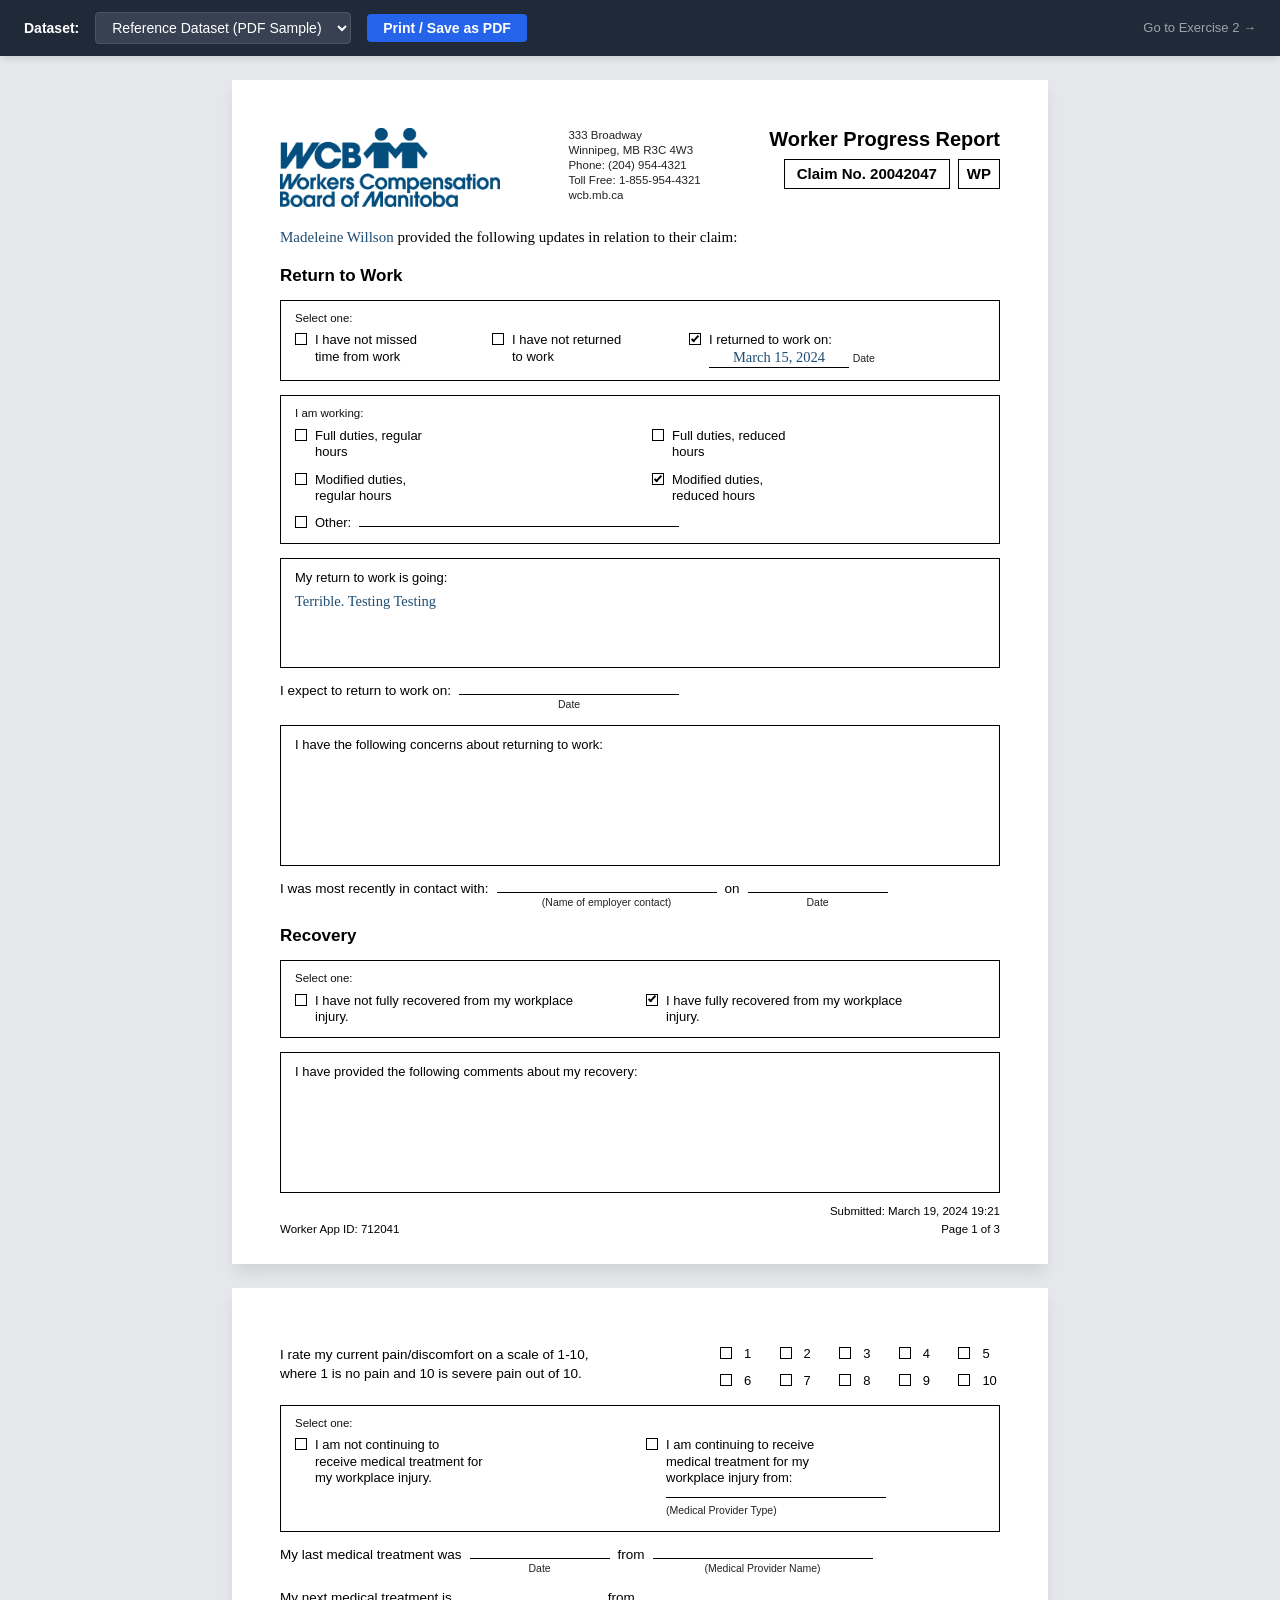
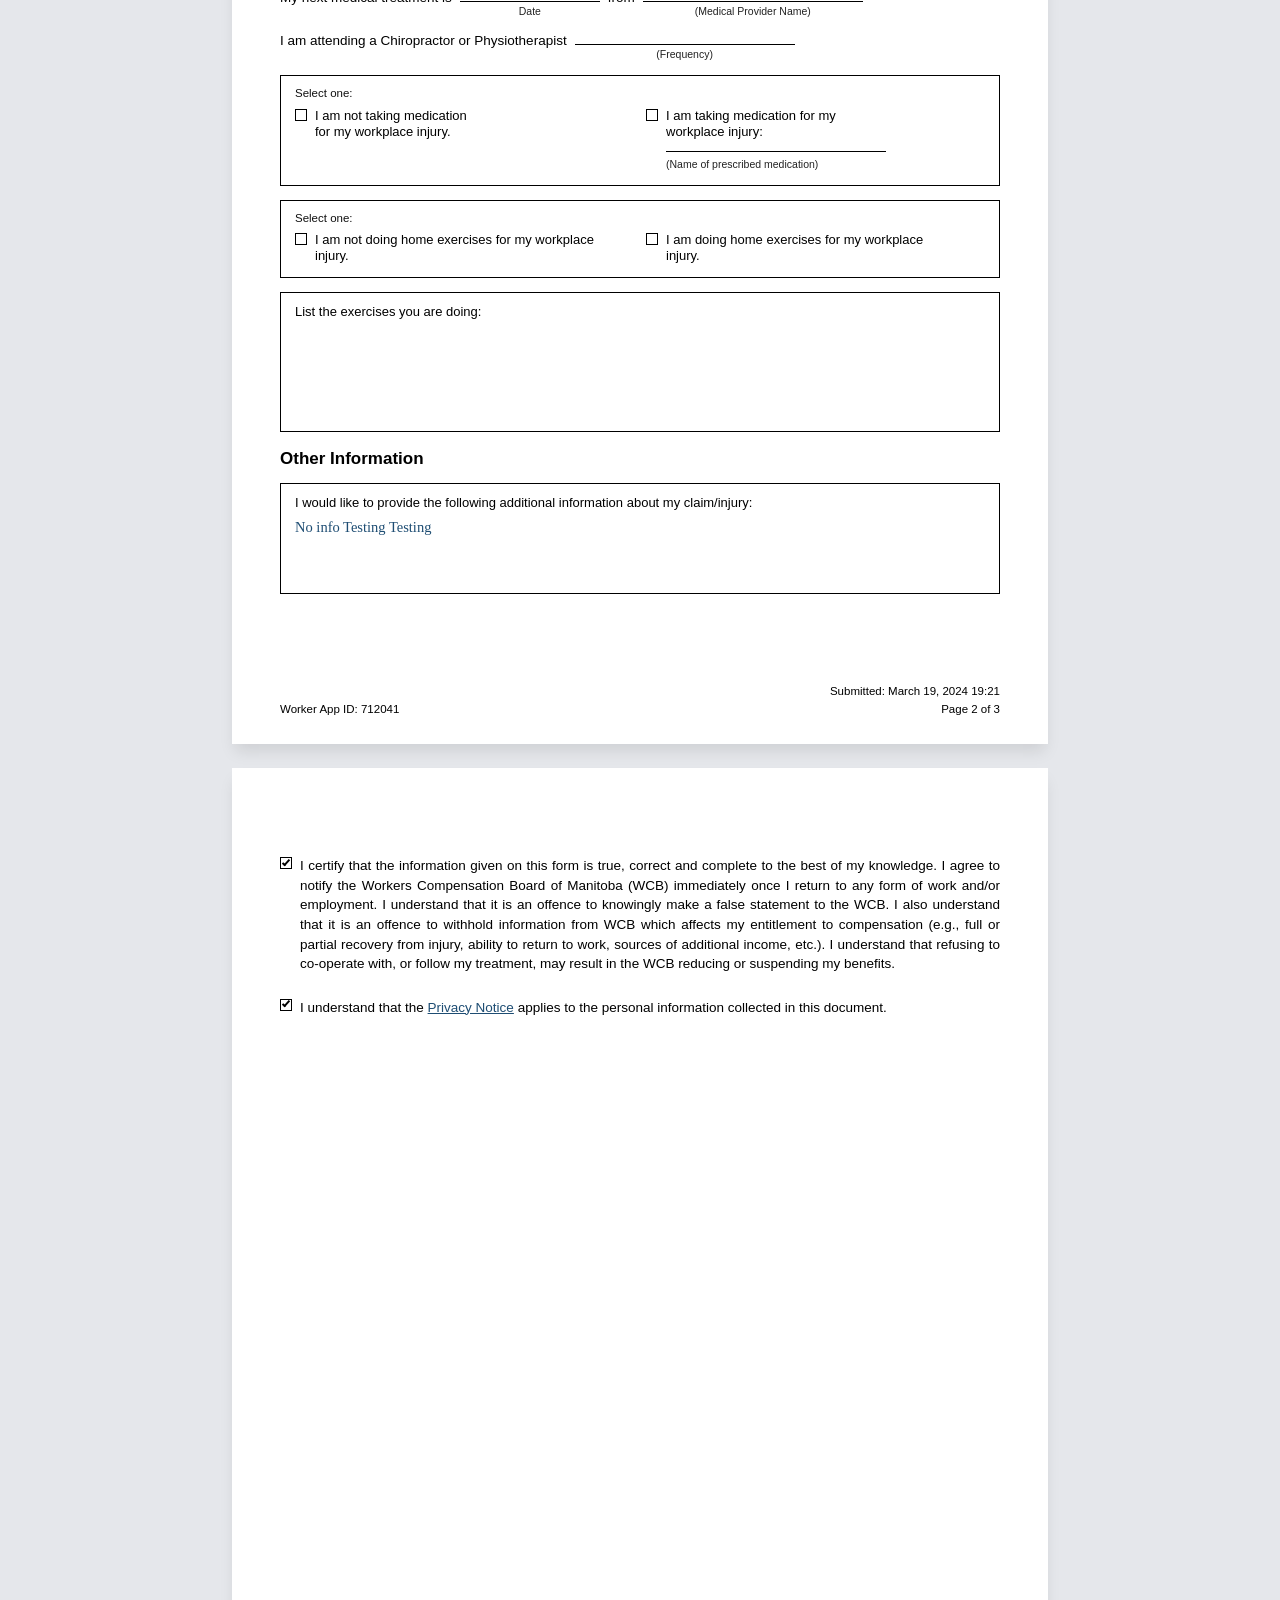
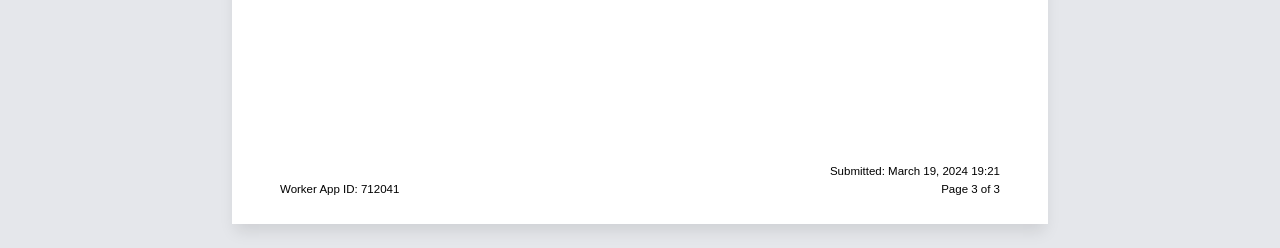
==== exercise-1/index.html @ 65958e10 "Complete WCB document recreation project for Exercise 1 and Exercise 2" ====
<!DOCTYPE html>
<html lang="en">
<head>
  <meta charset="UTF-8">
  <meta name="viewport" content="width=device-width, initial-scale=1.0">
  <title>Exercise 1 — Worker Progress Report</title>
  <link rel="stylesheet" href="style.css">
</head>
<body>

  <!-- Screen Demo Controls (Excluded from print) -->
  <div class="demo-controls no-print">
    <label for="dataset-select">Dataset:</label>
    <select id="dataset-select" onchange="switchDataset(this.value)">
      <option value="reference">Reference Dataset (PDF Sample)</option>
      <option value="minimal">Minimal Dataset</option>
      <option value="large">Large Dataset</option>
    </select>
    <button onclick="printDocument()">Print / Save as PDF</button>
    <a href="../exercise-2/index.html" class="nav-link">Go to Exercise 2 →</a>
  </div>

  <!-- Main Render Target -->
  <div id="document-app"></div>

  <!-- Scripts -->
  <script src="../shared/common.js"></script>
  <script src="data.js"></script>
  <script src="script.js"></script>
</body>
</html>
---- exercise-1/style.css ----
/* Exercise 1 Specific Styles — Worker Progress Report */

@import url('../shared/common.css');

.exercise-container {
  width: 100%;
}

/* Box Sections */
.form-box {
  border: 1px solid var(--border-color);
  padding: 10px 14px 12px 14px;
  margin-bottom: 14px;
  background-color: #ffffff;
  border-radius: 0;
}

.box-label {
  font-size: 11.5px;
  color: #111111;
  margin-bottom: 6px;
}

/* Checkbox Row & Options Layout */
.options-row {
  display: flex;
  flex-wrap: wrap;
  gap: 12px 24px;
  align-items: flex-start;
}

.option-item {
  display: flex;
  align-items: flex-start;
  font-size: 13px;
  line-height: 1.25;
}

.option-item span {
  display: inline-block;
}

/* Grid Layouts inside boxes */
.options-grid-3 {
  display: grid;
  grid-template-columns: 1fr 1fr 1.6fr;
  gap: 12px;
}

.options-grid-2-2 {
  display: grid;
  grid-template-columns: 1fr 1fr;
  gap: 12px 24px;
}

.options-grid-2 {
  display: grid;
  grid-template-columns: 1fr 1fr;
  gap: 12px;
}

/* Underline Fields */
.field-row {
  display: flex;
  align-items: baseline;
  flex-wrap: wrap;
  gap: 8px;
  margin-top: 12px;
  margin-bottom: 14px;
  font-size: 13.5px;
}

.underline-wrapper {
  display: inline-flex;
  flex-direction: column;
  align-items: center;
  vertical-align: bottom;
}

.underline-line {
  border-bottom: 1px solid #000000;
  min-width: 140px;
  text-align: center;
  font-family: var(--font-serif);
  color: var(--wcb-blue);
  font-size: 14.5px;
  padding: 0 8px 1px 8px;
  line-height: 1.2;
}

.underline-line.long {
  min-width: 220px;
}

.underline-line.full {
  width: 100%;
  min-width: 320px;
}

.underline-sublabel {
  font-size: 10.5px;
  color: #222222;
  margin-top: 2px;
  text-align: center;
}

/* Response Box / Text Area Box */
.response-box {
  border: 1px solid var(--border-color);
  padding: 10px 14px;
  margin-bottom: 14px;
  background-color: #ffffff;
  border-radius: 0;
}

.response-box-title {
  font-size: 13px;
  font-weight: 500;
  margin-bottom: 6px;
}

.response-box-content {
  font-family: var(--font-serif);
  color: var(--wcb-blue);
  font-size: 14.5px;
  min-height: 65px;
  word-break: break-word;
}

.response-box-content.large-box {
  min-height: 95px;
}

/* Pain Scale Grid */
.pain-scale-container {
  display: flex;
  align-items: flex-start;
  gap: 16px;
  margin-top: 12px;
  margin-bottom: 16px;
}

.pain-scale-text {
  flex: 1;
  font-size: 13.5px;
  line-height: 1.35;
}

.pain-grid {
  display: grid;
  grid-template-columns: repeat(5, 1fr);
  gap: 10px 18px;
  width: 280px;
}

/* Certification Section */
.certification-block {
  margin-top: 36px;
  display: flex;
  flex-direction: column;
  gap: 24px;
}

.cert-item {
  display: flex;
  align-items: flex-start;
  font-size: 13.5px;
  line-height: 1.45;
  text-align: justify;
}

.privacy-link {
  color: var(--wcb-blue);
  text-decoration: underline;
  cursor: pointer;
}
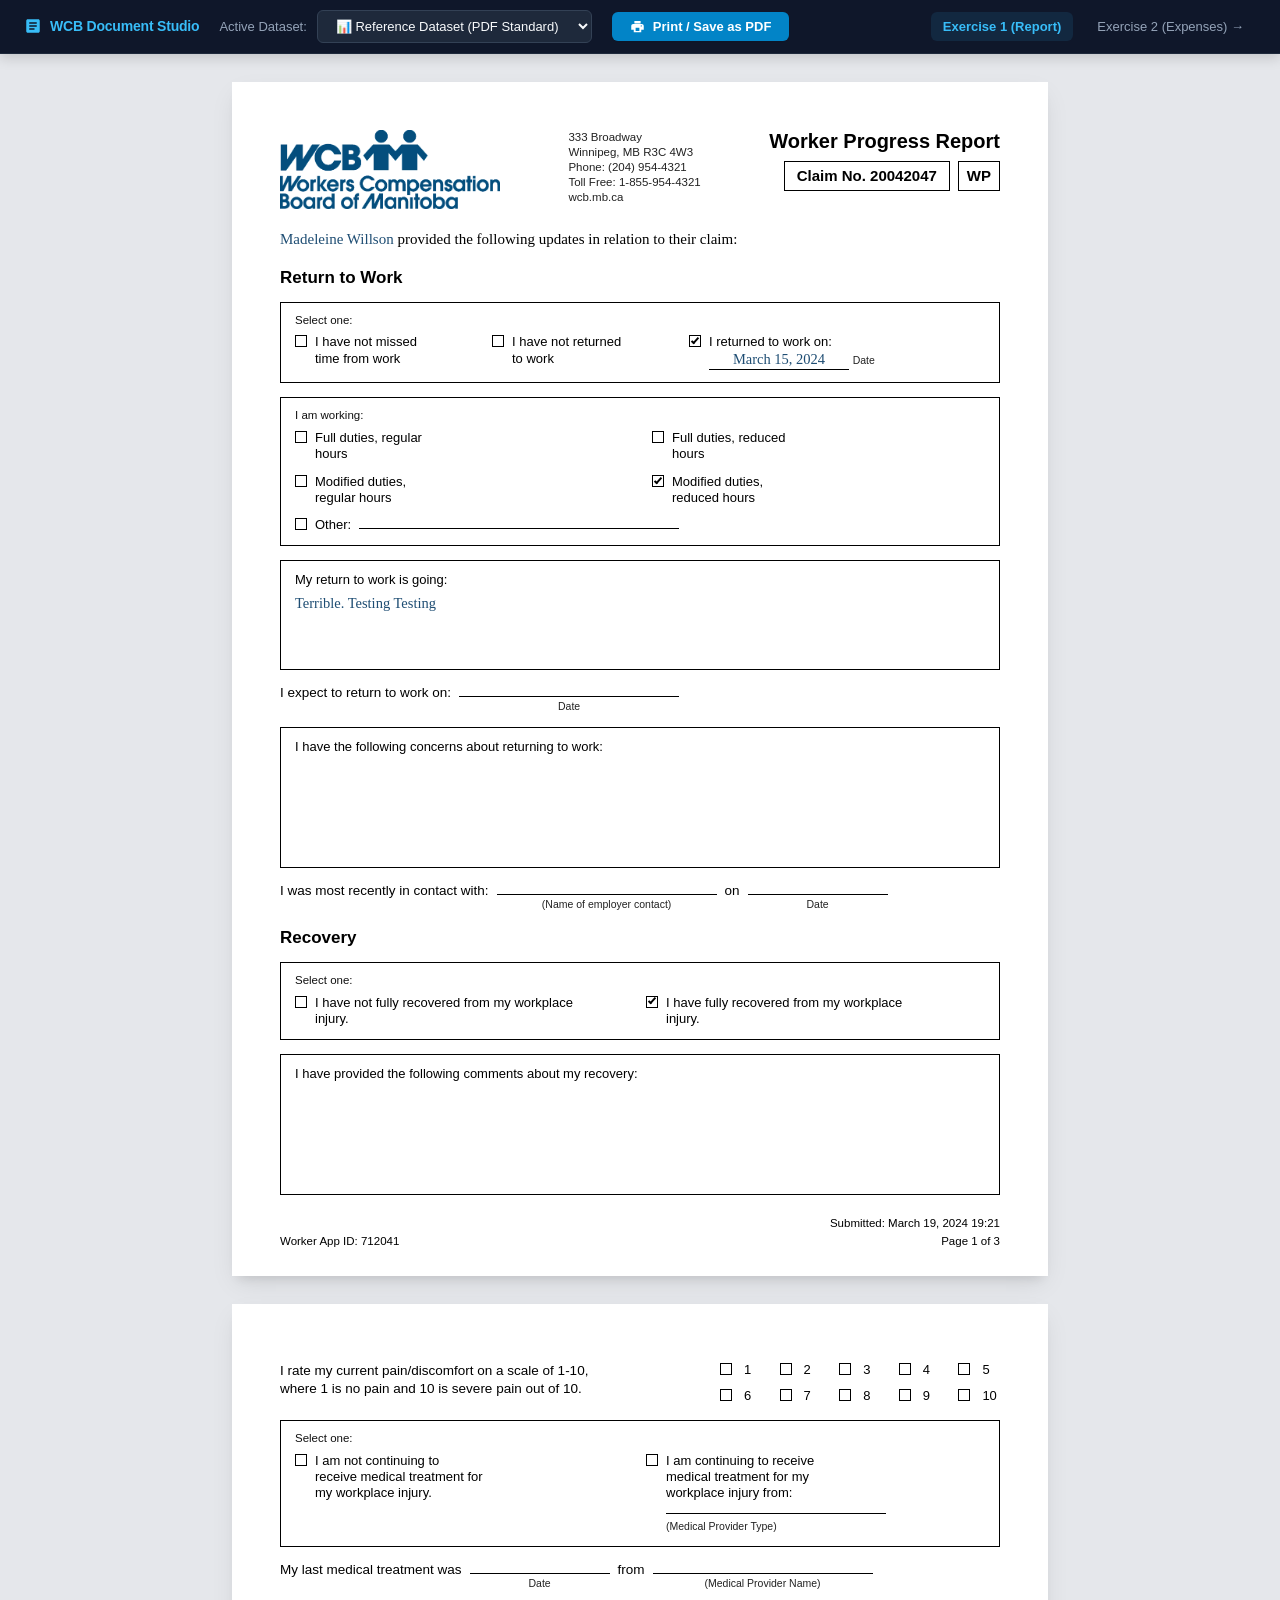
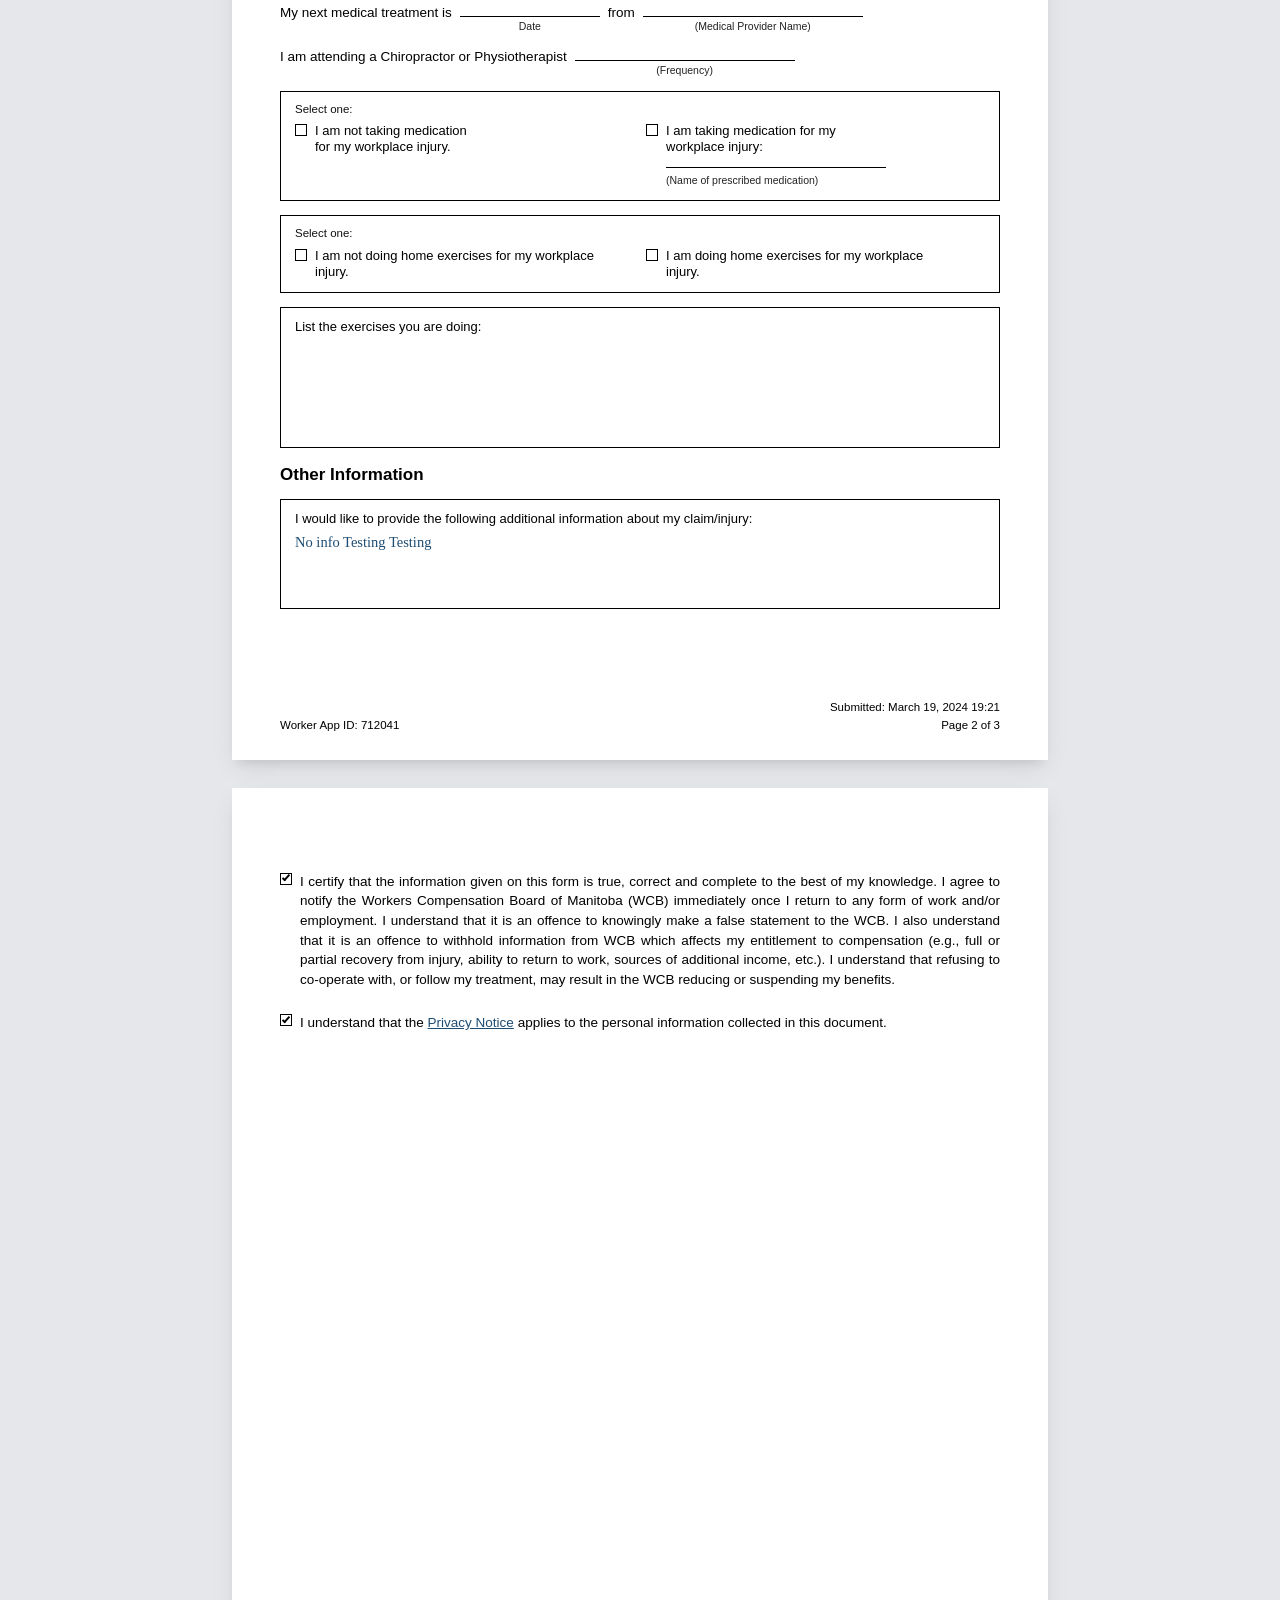
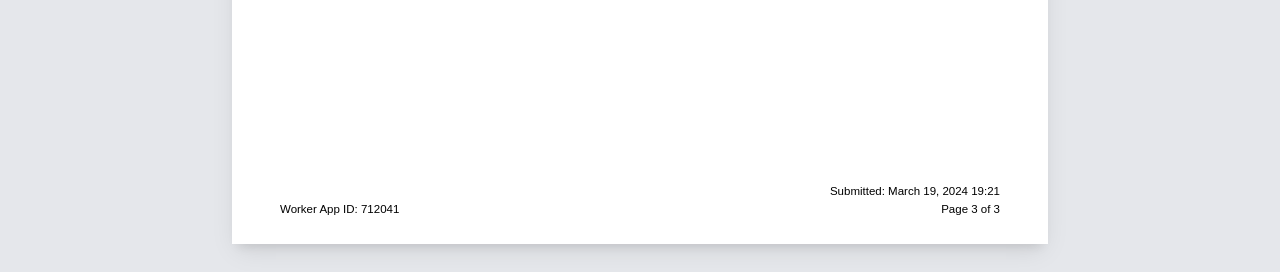
==== commit b0e2488d: "Professional UI/UX enhancement: sleek screen control panel, ARIA accessibility, JSDoc annotations, h" ====
--- a/exercise-1/index.html
+++ b/exercise-1/index.html
@@ -3,25 +3,40 @@
 <head>
   <meta charset="UTF-8">
   <meta name="viewport" content="width=device-width, initial-scale=1.0">
-  <title>Exercise 1 — Worker Progress Report</title>
+  <title>Exercise 1 — Worker Progress Report | WCB Document Studio</title>
   <link rel="stylesheet" href="style.css">
 </head>
 <body>
 
-  <!-- Screen Demo Controls (Excluded from print) -->
-  <div class="demo-controls no-print">
-    <label for="dataset-select">Dataset:</label>
-    <select id="dataset-select" onchange="switchDataset(this.value)">
-      <option value="reference">Reference Dataset (PDF Sample)</option>
-      <option value="minimal">Minimal Dataset</option>
-      <option value="large">Large Dataset</option>
-    </select>
-    <button onclick="printDocument()">Print / Save as PDF</button>
-    <a href="../exercise-2/index.html" class="nav-link">Go to Exercise 2 →</a>
+  <!-- Professional Screen Demo Controls (Excluded from print) -->
+  <div class="demo-controls no-print" role="region" aria-label="Document Controls">
+    <div class="brand-badge">
+      <svg viewBox="0 0 24 24"><path d="M19 3H5c-1.1 0-2 .9-2 2v14c0 1.1.9 2 2 2h14c1.1 0 2-.9 2-2V5c0-1.1-.9-2-2-2zm-5 14H7v-2h7v2zm3-4H7v-2h10v2zm0-4H7V7h10v2z"/></svg>
+      <span>WCB Document Studio</span>
+    </div>
+
+    <div class="controls-group">
+      <label for="dataset-select">Active Dataset:</label>
+      <select id="dataset-select" onchange="switchDataset(this.value)" aria-label="Select Dataset">
+        <option value="reference">📊 Reference Dataset (PDF Standard)</option>
+        <option value="minimal">⚡ Minimal Dataset (Sparse Values)</option>
+        <option value="large">📈 Large Dataset (Extended Multi-row)</option>
+      </select>
+    </div>
+
+    <button class="btn-print" onclick="printDocument()" aria-label="Print Document or Save as PDF">
+      <svg viewBox="0 0 24 24"><path d="M19 8H5c-1.66 0-3 1.34-3 3v6h4v4h12v-4h4v-6c0-1.66-1.34-3-3-3zm-4 11H9v-5h6v5zm3-7c-.55 0-1-.45-1-1s.45-1 1-1 1 .45 1 1-.45 1-1 1zm-1-9H7v4h10V3z"/></svg>
+      <span>Print / Save as PDF</span>
+    </button>
+
+    <div class="nav-links">
+      <a href="../exercise-1/index.html" class="nav-link active">Exercise 1 (Report)</a>
+      <a href="../exercise-2/index.html" class="nav-link">Exercise 2 (Expenses) →</a>
+    </div>
   </div>
 
   <!-- Main Render Target -->
-  <div id="document-app"></div>
+  <main id="document-app"></main>
 
   <!-- Scripts -->
   <script src="../shared/common.js"></script>
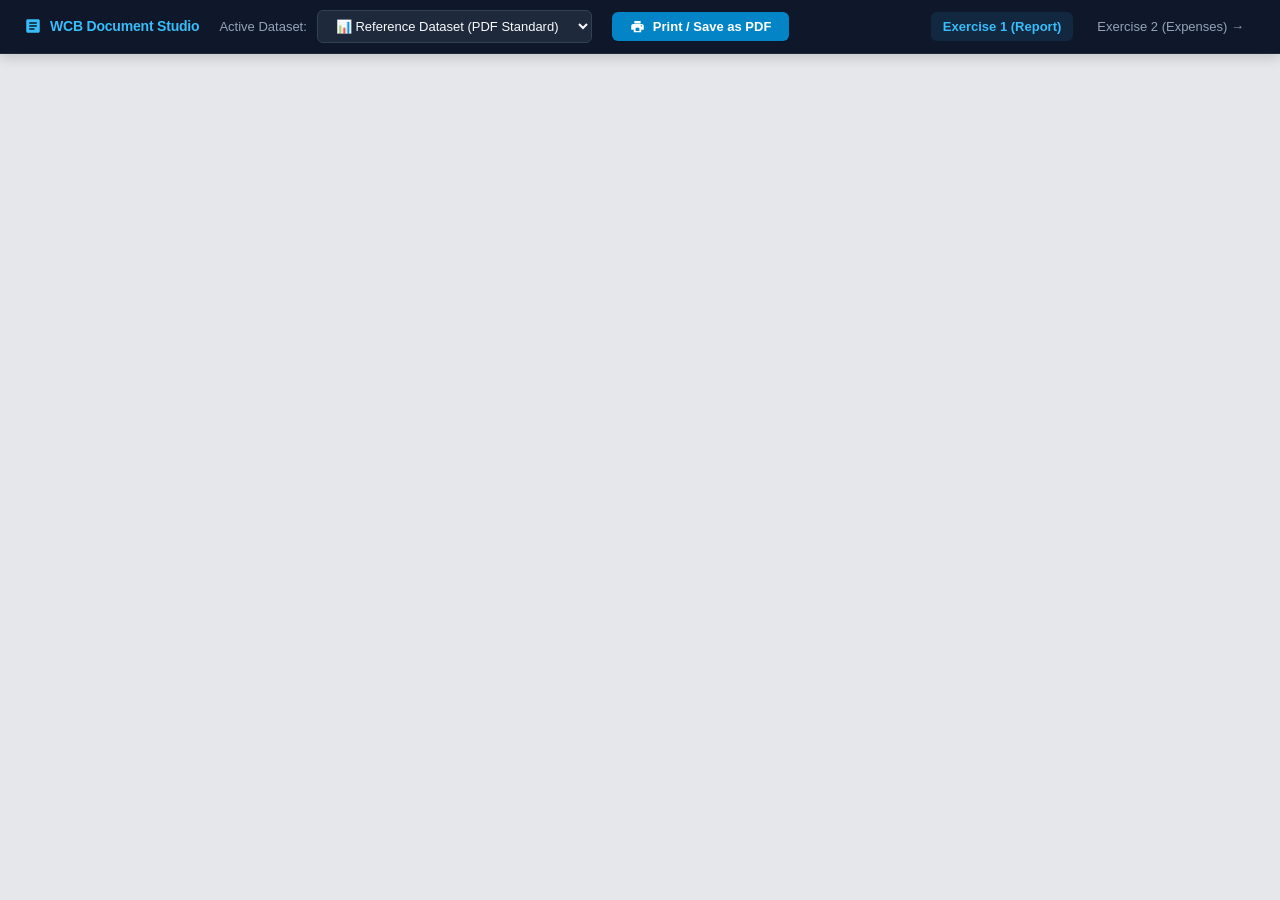
==== commit 636472ba: "Add video demonstrations diona_exercise_1.mp4 and diona_exercise_2.mp4 to README.md" ====
--- a/exercise-1/index.html
+++ b/exercise-1/index.html
@@ -8,7 +8,7 @@
 </head>
 <body>
 
-  <!-- Professional Screen Demo Controls (Excluded from print) -->
+ 
   <div class="demo-controls no-print" role="region" aria-label="Document Controls">
     <div class="brand-badge">
       <svg viewBox="0 0 24 24"><path d="M19 3H5c-1.1 0-2 .9-2 2v14c0 1.1.9 2 2 2h14c1.1 0 2-.9 2-2V5c0-1.1-.9-2-2-2zm-5 14H7v-2h7v2zm3-4H7v-2h10v2zm0-4H7V7h10v2z"/></svg>
@@ -35,10 +35,10 @@
     </div>
   </div>
 
-  <!-- Main Render Target -->
+
   <main id="document-app"></main>
 
-  <!-- Scripts -->
+  
   <script src="../shared/common.js"></script>
   <script src="data.js"></script>
   <script src="script.js"></script>
--- a/exercise-1/style.css
+++ b/exercise-1/style.css
@@ -1,4 +1,4 @@
-/* Exercise 1 Specific Styles — Worker Progress Report */
+
 
 @import url('../shared/common.css');
 
@@ -6,7 +6,7 @@
   width: 100%;
 }
 
-/* Box Sections */
+
 .form-box {
   border: 1px solid var(--border-color);
   padding: 10px 14px 12px 14px;
@@ -21,7 +21,7 @@
   margin-bottom: 6px;
 }
 
-/* Checkbox Row & Options Layout */
+
 .options-row {
   display: flex;
   flex-wrap: wrap;
@@ -40,7 +40,6 @@
   display: inline-block;
 }
 
-/* Grid Layouts inside boxes */
 .options-grid-3 {
   display: grid;
   grid-template-columns: 1fr 1fr 1.6fr;
@@ -59,7 +58,7 @@
   gap: 12px;
 }
 
-/* Underline Fields */
+
 .field-row {
   display: flex;
   align-items: baseline;
@@ -131,7 +130,7 @@
   min-height: 95px;
 }
 
-/* Pain Scale Grid */
+
 .pain-scale-container {
   display: flex;
   align-items: flex-start;
@@ -153,7 +152,7 @@
   width: 280px;
 }
 
-/* Certification Section */
+
 .certification-block {
   margin-top: 36px;
   display: flex;
